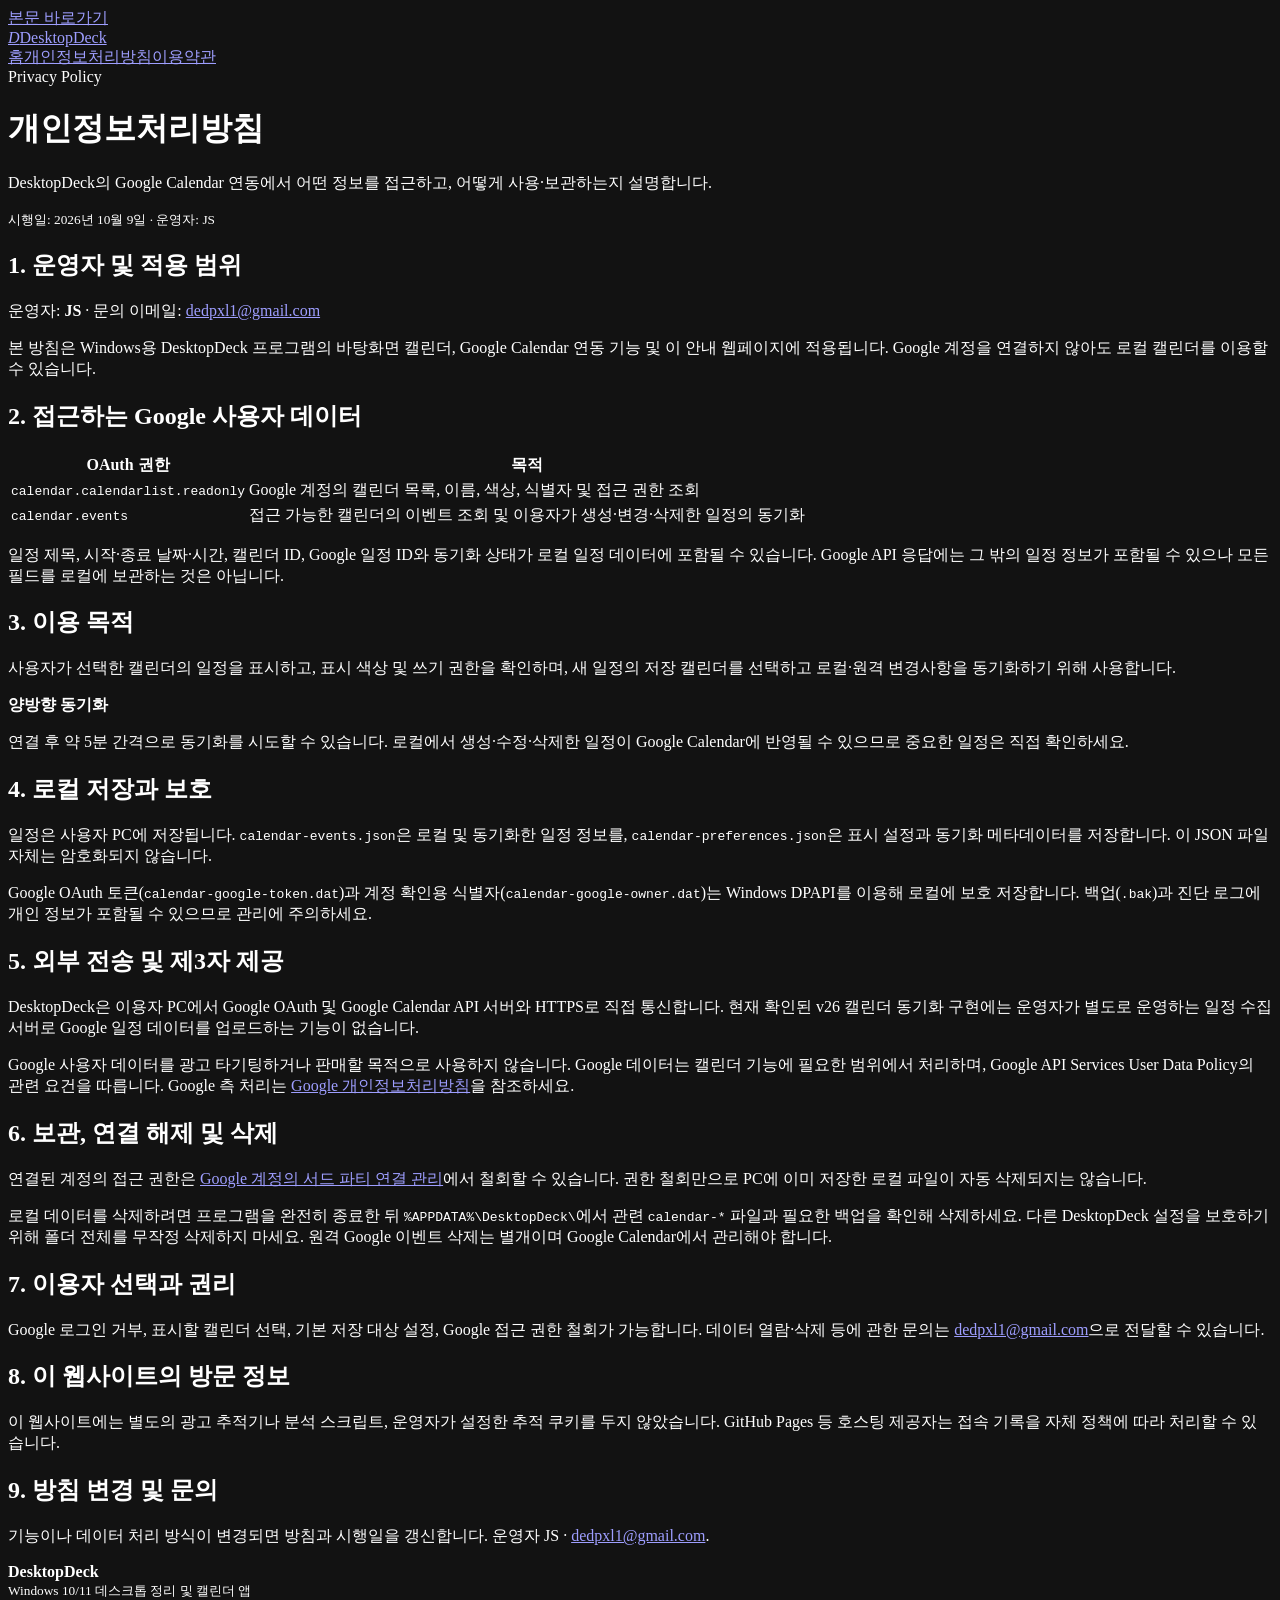
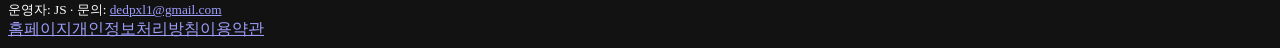
==== privacy.html @ 1c7f10e1 "Publish DesktopDeck OAuth website: privacy.html" ====
<!doctype html><html lang="ko"><head><meta charset="utf-8"><meta name="viewport" content="width=device-width,initial-scale=1"><meta name="color-scheme" content="dark"><meta name="theme-color" content="#0a0f1b"><meta name="description" content="DesktopDeck Google Calendar 연동의 사용자 데이터 접근, 저장, 이용 및 삭제 방침입니다."><title>개인정보처리방침 | DesktopDeck</title><link rel="stylesheet" href="./style.css"></head><body><a class="skip" href="#main">본문 바로가기</a><header><nav class="wrap nav" aria-label="기본 메뉴"><a class="brand" href="./index.html"><i aria-hidden="true">D</i>DesktopDeck</a><div class="navlinks"><a href="./index.html">홈</a><a href="./privacy.html" aria-current="page">개인정보처리방침</a><a href="./terms.html">이용약관</a></div></nav></header><main id="main">
<div class="doc"><div class="eyebrow">Privacy Policy</div><h1>개인정보처리방침</h1><p class="lead">DesktopDeck의 Google Calendar 연동에서 어떤 정보를 접근하고, 어떻게 사용·보관하는지 설명합니다.</p><small>시행일: 2026년 10월 9일 · 운영자: JS</small>
<section><h2>1. 운영자 및 적용 범위</h2><p>운영자: <strong>JS</strong> · 문의 이메일: <a href="mailto:dedpxl1@gmail.com">dedpxl1@gmail.com</a></p><p>본 방침은 Windows용 DesktopDeck 프로그램의 바탕화면 캘린더, Google Calendar 연동 기능 및 이 안내 웹페이지에 적용됩니다. Google 계정을 연결하지 않아도 로컬 캘린더를 이용할 수 있습니다.</p></section>
<section><h2>2. 접근하는 Google 사용자 데이터</h2><table><thead><tr><th>OAuth 권한</th><th>목적</th></tr></thead><tbody><tr><td><code>calendar.calendarlist.readonly</code></td><td>Google 계정의 캘린더 목록, 이름, 색상, 식별자 및 접근 권한 조회</td></tr><tr><td><code>calendar.events</code></td><td>접근 가능한 캘린더의 이벤트 조회 및 이용자가 생성·변경·삭제한 일정의 동기화</td></tr></tbody></table><p>일정 제목, 시작·종료 날짜·시간, 캘린더 ID, Google 일정 ID와 동기화 상태가 로컬 일정 데이터에 포함될 수 있습니다. Google API 응답에는 그 밖의 일정 정보가 포함될 수 있으나 모든 필드를 로컬에 보관하는 것은 아닙니다.</p></section>
<section><h2>3. 이용 목적</h2><p>사용자가 선택한 캘린더의 일정을 표시하고, 표시 색상 및 쓰기 권한을 확인하며, 새 일정의 저장 캘린더를 선택하고 로컬·원격 변경사항을 동기화하기 위해 사용합니다.</p><div class="note"><strong>양방향 동기화</strong><p>연결 후 약 5분 간격으로 동기화를 시도할 수 있습니다. 로컬에서 생성·수정·삭제한 일정이 Google Calendar에 반영될 수 있으므로 중요한 일정은 직접 확인하세요.</p></div></section>
<section><h2>4. 로컬 저장과 보호</h2><p>일정은 사용자 PC에 저장됩니다. <code>calendar-events.json</code>은 로컬 및 동기화한 일정 정보를, <code>calendar-preferences.json</code>은 표시 설정과 동기화 메타데이터를 저장합니다. 이 JSON 파일 자체는 암호화되지 않습니다.</p><p>Google OAuth 토큰(<code>calendar-google-token.dat</code>)과 계정 확인용 식별자(<code>calendar-google-owner.dat</code>)는 Windows DPAPI를 이용해 로컬에 보호 저장합니다. 백업(<code>.bak</code>)과 진단 로그에 개인 정보가 포함될 수 있으므로 관리에 주의하세요.</p></section>
<section><h2>5. 외부 전송 및 제3자 제공</h2><p>DesktopDeck은 이용자 PC에서 Google OAuth 및 Google Calendar API 서버와 HTTPS로 직접 통신합니다. 현재 확인된 v26 캘린더 동기화 구현에는 운영자가 별도로 운영하는 일정 수집 서버로 Google 일정 데이터를 업로드하는 기능이 없습니다.</p><p>Google 사용자 데이터를 광고 타기팅하거나 판매할 목적으로 사용하지 않습니다. Google 데이터는 캘린더 기능에 필요한 범위에서 처리하며, Google API Services User Data Policy의 관련 요건을 따릅니다. Google 측 처리는 <a href="https://policies.google.com/privacy">Google 개인정보처리방침</a>을 참조하세요.</p></section>
<section><h2>6. 보관, 연결 해제 및 삭제</h2><p>연결된 계정의 접근 권한은 <a href="https://myaccount.google.com/connections">Google 계정의 서드 파티 연결 관리</a>에서 철회할 수 있습니다. 권한 철회만으로 PC에 이미 저장한 로컬 파일이 자동 삭제되지는 않습니다.</p><p>로컬 데이터를 삭제하려면 프로그램을 완전히 종료한 뒤 <code>%APPDATA%\DesktopDeck\</code>에서 관련 <code>calendar-*</code> 파일과 필요한 백업을 확인해 삭제하세요. 다른 DesktopDeck 설정을 보호하기 위해 폴더 전체를 무작정 삭제하지 마세요. 원격 Google 이벤트 삭제는 별개이며 Google Calendar에서 관리해야 합니다.</p></section>
<section><h2>7. 이용자 선택과 권리</h2><p>Google 로그인 거부, 표시할 캘린더 선택, 기본 저장 대상 설정, Google 접근 권한 철회가 가능합니다. 데이터 열람·삭제 등에 관한 문의는 <a href="mailto:dedpxl1@gmail.com">dedpxl1@gmail.com</a>으로 전달할 수 있습니다.</p></section>
<section><h2>8. 이 웹사이트의 방문 정보</h2><p>이 웹사이트에는 별도의 광고 추적기나 분석 스크립트, 운영자가 설정한 추적 쿠키를 두지 않았습니다. GitHub Pages 등 호스팅 제공자는 접속 기록을 자체 정책에 따라 처리할 수 있습니다.</p></section>
<section><h2>9. 방침 변경 및 문의</h2><p>기능이나 데이터 처리 방식이 변경되면 방침과 시행일을 갱신합니다. 운영자 JS · <a href="mailto:dedpxl1@gmail.com">dedpxl1@gmail.com</a>.</p></section></div></main><footer><div class="wrap foot"><div><strong>DesktopDeck</strong><div><small>Windows 10/11 데스크톱 정리 및 캘린더 앱</small></div><small>운영자: JS · 문의: <a href="mailto:dedpxl1@gmail.com">dedpxl1@gmail.com</a></small></div><div class="navlinks"><a href="./index.html">홈페이지</a><a href="./privacy.html">개인정보처리방침</a><a href="./terms.html">이용약관</a></div></div></footer></body></html>
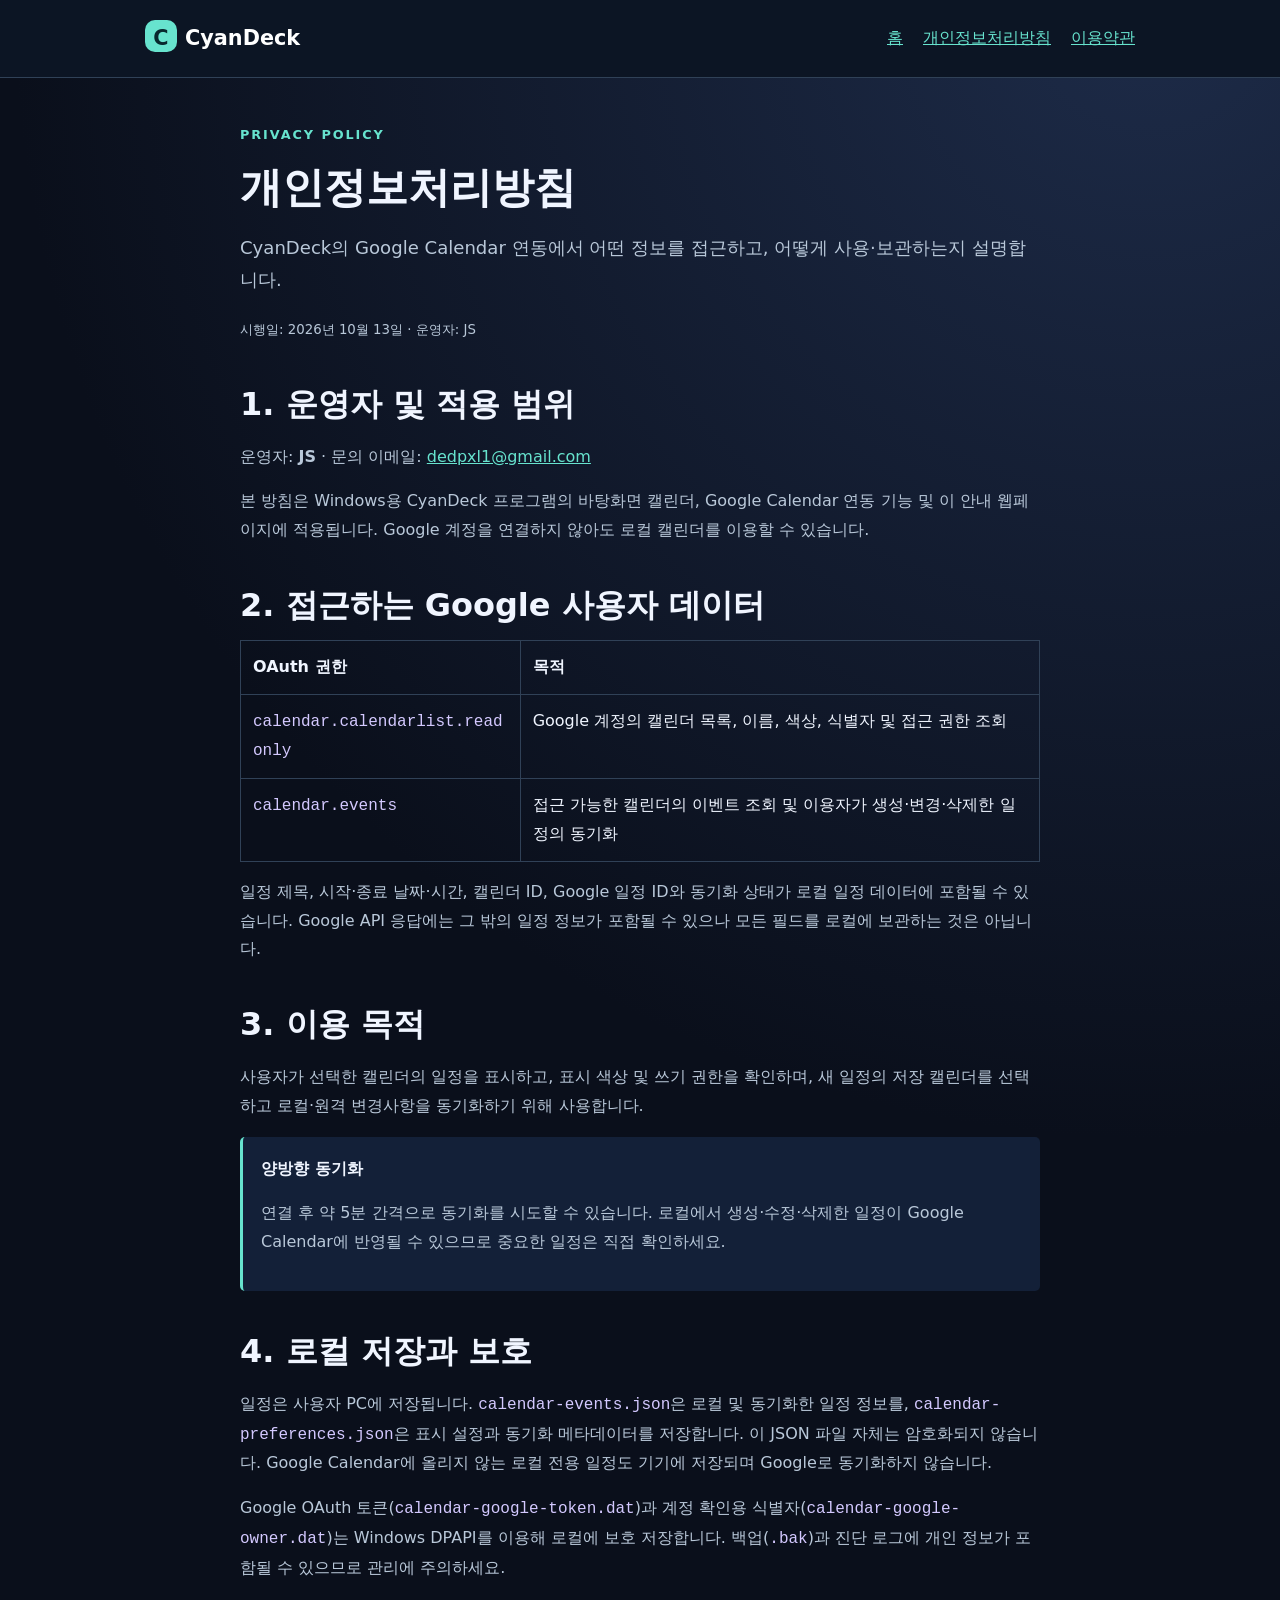
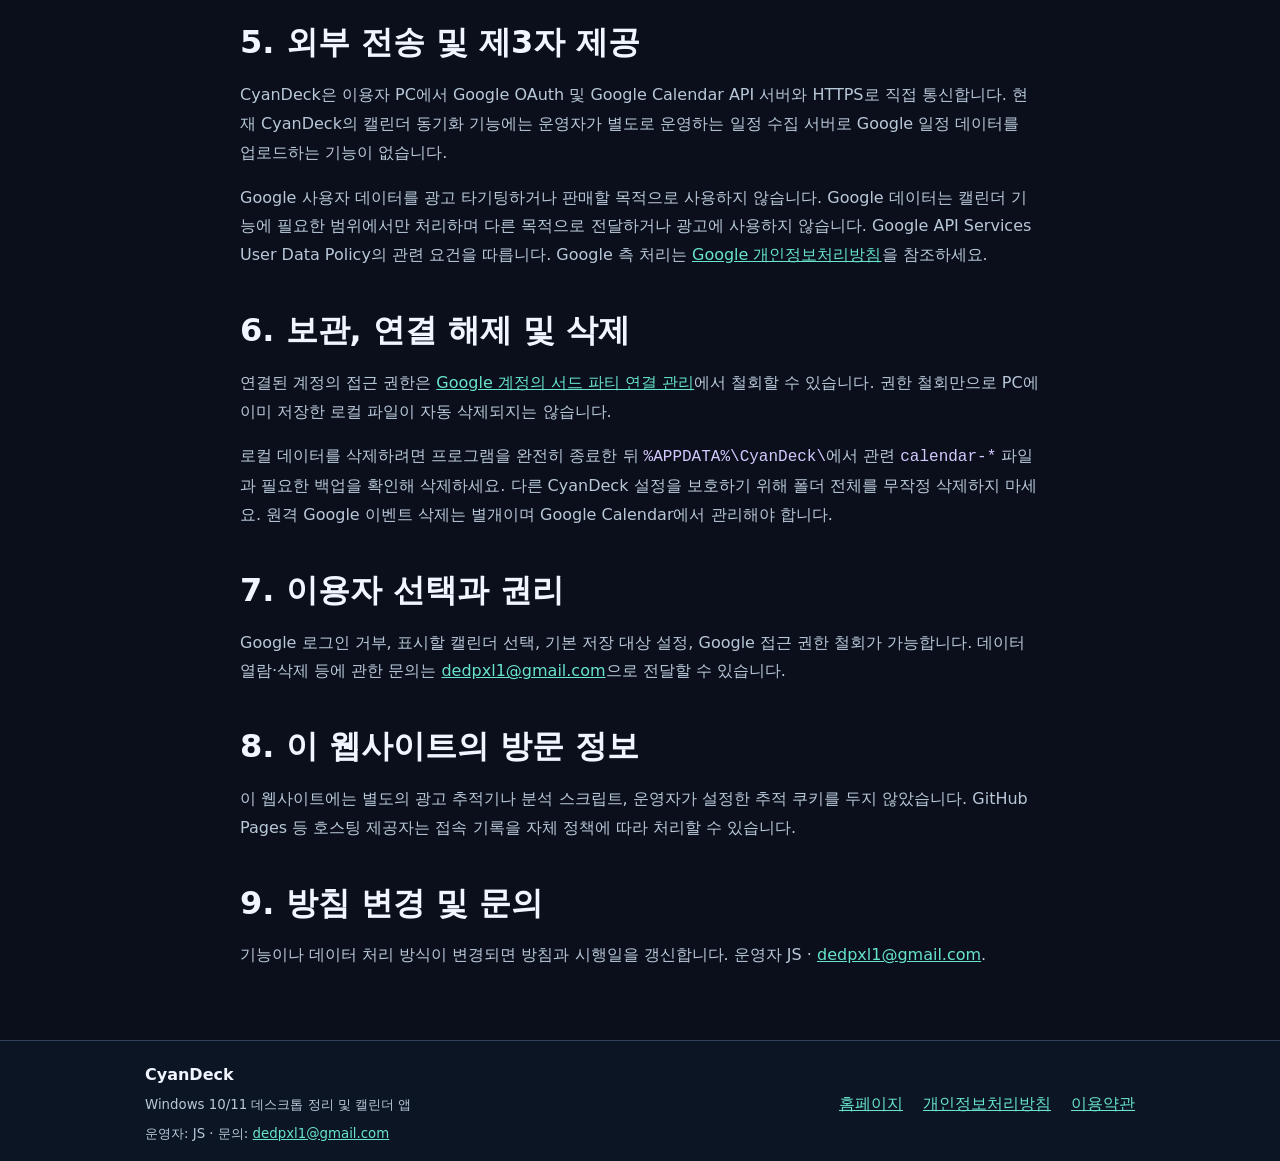
==== commit bc27a5a2: "site(cyandeck): migrate OAuth homepage and legal pages to cyandeck.duckdns.org" ====
--- a/privacy.html
+++ b/privacy.html
@@ -1,11 +1,11 @@
-<!doctype html><html lang="ko"><head><meta charset="utf-8"><meta name="viewport" content="width=device-width,initial-scale=1"><meta name="color-scheme" content="dark"><meta name="theme-color" content="#0a0f1b"><meta name="description" content="DesktopDeck Google Calendar 연동의 사용자 데이터 접근, 저장, 이용 및 삭제 방침입니다."><title>개인정보처리방침 | DesktopDeck</title><link rel="stylesheet" href="./style.css"></head><body><a class="skip" href="#main">본문 바로가기</a><header><nav class="wrap nav" aria-label="기본 메뉴"><a class="brand" href="./index.html"><i aria-hidden="true">D</i>DesktopDeck</a><div class="navlinks"><a href="./index.html">홈</a><a href="./privacy.html" aria-current="page">개인정보처리방침</a><a href="./terms.html">이용약관</a></div></nav></header><main id="main">
-<div class="doc"><div class="eyebrow">Privacy Policy</div><h1>개인정보처리방침</h1><p class="lead">DesktopDeck의 Google Calendar 연동에서 어떤 정보를 접근하고, 어떻게 사용·보관하는지 설명합니다.</p><small>시행일: 2026년 10월 9일 · 운영자: JS</small>
-<section><h2>1. 운영자 및 적용 범위</h2><p>운영자: <strong>JS</strong> · 문의 이메일: <a href="mailto:dedpxl1@gmail.com">dedpxl1@gmail.com</a></p><p>본 방침은 Windows용 DesktopDeck 프로그램의 바탕화면 캘린더, Google Calendar 연동 기능 및 이 안내 웹페이지에 적용됩니다. Google 계정을 연결하지 않아도 로컬 캘린더를 이용할 수 있습니다.</p></section>
+<!doctype html><html lang="ko"><head><meta charset="utf-8"><meta name="viewport" content="width=device-width,initial-scale=1"><meta name="color-scheme" content="dark"><meta name="theme-color" content="#0a0f1b"><meta name="description" content="CyanDeck Google Calendar 연동의 사용자 데이터 접근, 저장, 이용 및 삭제 방침입니다."><title>개인정보처리방침 | CyanDeck</title><link rel="canonical" href="https://cyandeck.duckdns.org/privacy.html"><link rel="stylesheet" href="./style.css"></head><body><a class="skip" href="#main">본문 바로가기</a><header><nav class="wrap nav" aria-label="기본 메뉴"><a class="brand" href="./index.html"><i aria-hidden="true">C</i>CyanDeck</a><div class="navlinks"><a href="./index.html">홈</a><a href="./privacy.html" aria-current="page">개인정보처리방침</a><a href="./terms.html">이용약관</a></div></nav></header><main id="main">
+<div class="doc"><div class="eyebrow">Privacy Policy</div><h1>개인정보처리방침</h1><p class="lead">CyanDeck의 Google Calendar 연동에서 어떤 정보를 접근하고, 어떻게 사용·보관하는지 설명합니다.</p><small>시행일: 2026년 10월 13일 · 운영자: JS</small>
+<section><h2>1. 운영자 및 적용 범위</h2><p>운영자: <strong>JS</strong> · 문의 이메일: <a href="mailto:dedpxl1@gmail.com">dedpxl1@gmail.com</a></p><p>본 방침은 Windows용 CyanDeck 프로그램의 바탕화면 캘린더, Google Calendar 연동 기능 및 이 안내 웹페이지에 적용됩니다. Google 계정을 연결하지 않아도 로컬 캘린더를 이용할 수 있습니다.</p></section>
 <section><h2>2. 접근하는 Google 사용자 데이터</h2><table><thead><tr><th>OAuth 권한</th><th>목적</th></tr></thead><tbody><tr><td><code>calendar.calendarlist.readonly</code></td><td>Google 계정의 캘린더 목록, 이름, 색상, 식별자 및 접근 권한 조회</td></tr><tr><td><code>calendar.events</code></td><td>접근 가능한 캘린더의 이벤트 조회 및 이용자가 생성·변경·삭제한 일정의 동기화</td></tr></tbody></table><p>일정 제목, 시작·종료 날짜·시간, 캘린더 ID, Google 일정 ID와 동기화 상태가 로컬 일정 데이터에 포함될 수 있습니다. Google API 응답에는 그 밖의 일정 정보가 포함될 수 있으나 모든 필드를 로컬에 보관하는 것은 아닙니다.</p></section>
 <section><h2>3. 이용 목적</h2><p>사용자가 선택한 캘린더의 일정을 표시하고, 표시 색상 및 쓰기 권한을 확인하며, 새 일정의 저장 캘린더를 선택하고 로컬·원격 변경사항을 동기화하기 위해 사용합니다.</p><div class="note"><strong>양방향 동기화</strong><p>연결 후 약 5분 간격으로 동기화를 시도할 수 있습니다. 로컬에서 생성·수정·삭제한 일정이 Google Calendar에 반영될 수 있으므로 중요한 일정은 직접 확인하세요.</p></div></section>
-<section><h2>4. 로컬 저장과 보호</h2><p>일정은 사용자 PC에 저장됩니다. <code>calendar-events.json</code>은 로컬 및 동기화한 일정 정보를, <code>calendar-preferences.json</code>은 표시 설정과 동기화 메타데이터를 저장합니다. 이 JSON 파일 자체는 암호화되지 않습니다.</p><p>Google OAuth 토큰(<code>calendar-google-token.dat</code>)과 계정 확인용 식별자(<code>calendar-google-owner.dat</code>)는 Windows DPAPI를 이용해 로컬에 보호 저장합니다. 백업(<code>.bak</code>)과 진단 로그에 개인 정보가 포함될 수 있으므로 관리에 주의하세요.</p></section>
-<section><h2>5. 외부 전송 및 제3자 제공</h2><p>DesktopDeck은 이용자 PC에서 Google OAuth 및 Google Calendar API 서버와 HTTPS로 직접 통신합니다. 현재 확인된 v26 캘린더 동기화 구현에는 운영자가 별도로 운영하는 일정 수집 서버로 Google 일정 데이터를 업로드하는 기능이 없습니다.</p><p>Google 사용자 데이터를 광고 타기팅하거나 판매할 목적으로 사용하지 않습니다. Google 데이터는 캘린더 기능에 필요한 범위에서 처리하며, Google API Services User Data Policy의 관련 요건을 따릅니다. Google 측 처리는 <a href="https://policies.google.com/privacy">Google 개인정보처리방침</a>을 참조하세요.</p></section>
-<section><h2>6. 보관, 연결 해제 및 삭제</h2><p>연결된 계정의 접근 권한은 <a href="https://myaccount.google.com/connections">Google 계정의 서드 파티 연결 관리</a>에서 철회할 수 있습니다. 권한 철회만으로 PC에 이미 저장한 로컬 파일이 자동 삭제되지는 않습니다.</p><p>로컬 데이터를 삭제하려면 프로그램을 완전히 종료한 뒤 <code>%APPDATA%\DesktopDeck\</code>에서 관련 <code>calendar-*</code> 파일과 필요한 백업을 확인해 삭제하세요. 다른 DesktopDeck 설정을 보호하기 위해 폴더 전체를 무작정 삭제하지 마세요. 원격 Google 이벤트 삭제는 별개이며 Google Calendar에서 관리해야 합니다.</p></section>
+<section><h2>4. 로컬 저장과 보호</h2><p>일정은 사용자 PC에 저장됩니다. <code>calendar-events.json</code>은 로컬 및 동기화한 일정 정보를, <code>calendar-preferences.json</code>은 표시 설정과 동기화 메타데이터를 저장합니다. 이 JSON 파일 자체는 암호화되지 않습니다. Google Calendar에 올리지 않는 로컬 전용 일정도 기기에 저장되며 Google로 동기화하지 않습니다.</p><p>Google OAuth 토큰(<code>calendar-google-token.dat</code>)과 계정 확인용 식별자(<code>calendar-google-owner.dat</code>)는 Windows DPAPI를 이용해 로컬에 보호 저장합니다. 백업(<code>.bak</code>)과 진단 로그에 개인 정보가 포함될 수 있으므로 관리에 주의하세요.</p></section>
+<section><h2>5. 외부 전송 및 제3자 제공</h2><p>CyanDeck은 이용자 PC에서 Google OAuth 및 Google Calendar API 서버와 HTTPS로 직접 통신합니다. 현재 CyanDeck의 캘린더 동기화 기능에는 운영자가 별도로 운영하는 일정 수집 서버로 Google 일정 데이터를 업로드하는 기능이 없습니다.</p><p>Google 사용자 데이터를 광고 타기팅하거나 판매할 목적으로 사용하지 않습니다. Google 데이터는 캘린더 기능에 필요한 범위에서만 처리하며 다른 목적으로 전달하거나 광고에 사용하지 않습니다.  Google API Services User Data Policy의 관련 요건을 따릅니다. Google 측 처리는 <a href="https://policies.google.com/privacy">Google 개인정보처리방침</a>을 참조하세요.</p></section>
+<section><h2>6. 보관, 연결 해제 및 삭제</h2><p>연결된 계정의 접근 권한은 <a href="https://myaccount.google.com/connections">Google 계정의 서드 파티 연결 관리</a>에서 철회할 수 있습니다. 권한 철회만으로 PC에 이미 저장한 로컬 파일이 자동 삭제되지는 않습니다.</p><p>로컬 데이터를 삭제하려면 프로그램을 완전히 종료한 뒤 <code>%APPDATA%\CyanDeck\</code>에서 관련 <code>calendar-*</code> 파일과 필요한 백업을 확인해 삭제하세요. 다른 CyanDeck 설정을 보호하기 위해 폴더 전체를 무작정 삭제하지 마세요. 원격 Google 이벤트 삭제는 별개이며 Google Calendar에서 관리해야 합니다.</p></section>
 <section><h2>7. 이용자 선택과 권리</h2><p>Google 로그인 거부, 표시할 캘린더 선택, 기본 저장 대상 설정, Google 접근 권한 철회가 가능합니다. 데이터 열람·삭제 등에 관한 문의는 <a href="mailto:dedpxl1@gmail.com">dedpxl1@gmail.com</a>으로 전달할 수 있습니다.</p></section>
 <section><h2>8. 이 웹사이트의 방문 정보</h2><p>이 웹사이트에는 별도의 광고 추적기나 분석 스크립트, 운영자가 설정한 추적 쿠키를 두지 않았습니다. GitHub Pages 등 호스팅 제공자는 접속 기록을 자체 정책에 따라 처리할 수 있습니다.</p></section>
-<section><h2>9. 방침 변경 및 문의</h2><p>기능이나 데이터 처리 방식이 변경되면 방침과 시행일을 갱신합니다. 운영자 JS · <a href="mailto:dedpxl1@gmail.com">dedpxl1@gmail.com</a>.</p></section></div></main><footer><div class="wrap foot"><div><strong>DesktopDeck</strong><div><small>Windows 10/11 데스크톱 정리 및 캘린더 앱</small></div><small>운영자: JS · 문의: <a href="mailto:dedpxl1@gmail.com">dedpxl1@gmail.com</a></small></div><div class="navlinks"><a href="./index.html">홈페이지</a><a href="./privacy.html">개인정보처리방침</a><a href="./terms.html">이용약관</a></div></div></footer></body></html>+<section><h2>9. 방침 변경 및 문의</h2><p>기능이나 데이터 처리 방식이 변경되면 방침과 시행일을 갱신합니다. 운영자 JS · <a href="mailto:dedpxl1@gmail.com">dedpxl1@gmail.com</a>.</p></section></div></main><footer><div class="wrap foot"><div><strong>CyanDeck</strong><div><small>Windows 10/11 데스크톱 정리 및 캘린더 앱</small></div><small>운영자: JS · 문의: <a href="mailto:dedpxl1@gmail.com">dedpxl1@gmail.com</a></small></div><div class="navlinks"><a href="./index.html">홈페이지</a><a href="./privacy.html">개인정보처리방침</a><a href="./terms.html">이용약관</a></div></div></footer></body></html>
--- a/style.css
+++ b/style.css
@@ -0,0 +1,7 @@
+:root{color-scheme:dark;--bg:#0a0f1b;--fg:#f0f5ff;--muted:#b9c8d9;--line:#304157;--accent:#67e3ce;--panel:#132038}
+*{box-sizing:border-box}html{scroll-behavior:smooth}body{margin:0;background:radial-gradient(circle at 90% 0%,#1d2b48,transparent 38%),var(--bg);color:var(--fg);font:16px/1.8 system-ui,-apple-system,"Segoe UI",sans-serif}
+a{color:var(--accent)}a:focus-visible{outline:3px solid var(--accent);outline-offset:3px}header,footer{background:#0c1524;border-color:var(--line)}header{border-bottom:1px solid var(--line)}footer{border-top:1px solid var(--line);margin-top:70px}
+.wrap{max-width:1040px;margin:auto;padding:0 25px}.nav,.foot{display:flex;gap:24px;justify-content:space-between;align-items:center;flex-wrap:wrap;padding-top:20px;padding-bottom:20px}.navlinks{display:flex;gap:20px;flex-wrap:wrap}.brand{font-size:1.3rem;font-weight:800;color:#fff;text-decoration:none}.brand i{display:inline-grid;place-items:center;width:32px;height:32px;border-radius:10px;margin-right:8px;background:var(--accent);color:#08282e;font-style:normal}
+main{min-height:65vh}.hero{padding:82px 0 65px}.eyebrow{letter-spacing:.15em;text-transform:uppercase;color:var(--accent);font-size:.8rem;font-weight:700}h1{font-size:clamp(2.3rem,5.2vw,4.5rem);line-height:1.21;margin:16px 0}h2{font-size:clamp(1.4rem,3vw,2rem);line-height:1.4;margin:38px 0 12px}h3{line-height:1.5}p,li{color:var(--muted)}.lead{font-size:1.13rem;max-width:790px}.button{display:inline-block;margin:14px 12px 0 0;border:1px solid var(--accent);border-radius:11px;background:var(--accent);color:#042625;padding:10px 19px;font-weight:700;text-decoration:none}.button.secondary{color:var(--fg);background:transparent;border-color:var(--line)}
+.section{padding:28px 0}.grid{display:grid;grid-template-columns:repeat(3,minmax(0,1fr));gap:16px}.panel{background:var(--panel);border:1px solid var(--line);border-radius:18px;padding:22px}.panel h3{margin-top:0}.doc{max-width:850px;margin:45px auto 0;padding:0 25px}.doc h1{font-size:2.65rem}.doc section{margin:35px 0}.note{padding:18px;border-left:3px solid var(--accent);background:var(--panel);border-radius:5px}code{color:#d4c9ff;overflow-wrap:anywhere}table{width:100%;border-collapse:collapse}td,th{padding:12px;text-align:left;border:1px solid var(--line);vertical-align:top}small{color:var(--muted)}.skip{position:absolute;left:-9999px}.skip:focus{left:12px;top:10px;padding:8px;background:white;color:black;z-index:9}
+@media(max-width:780px){.grid{grid-template-columns:1fr}.hero{padding:50px 0}.nav{gap:12px}.doc h1{font-size:2rem}}
